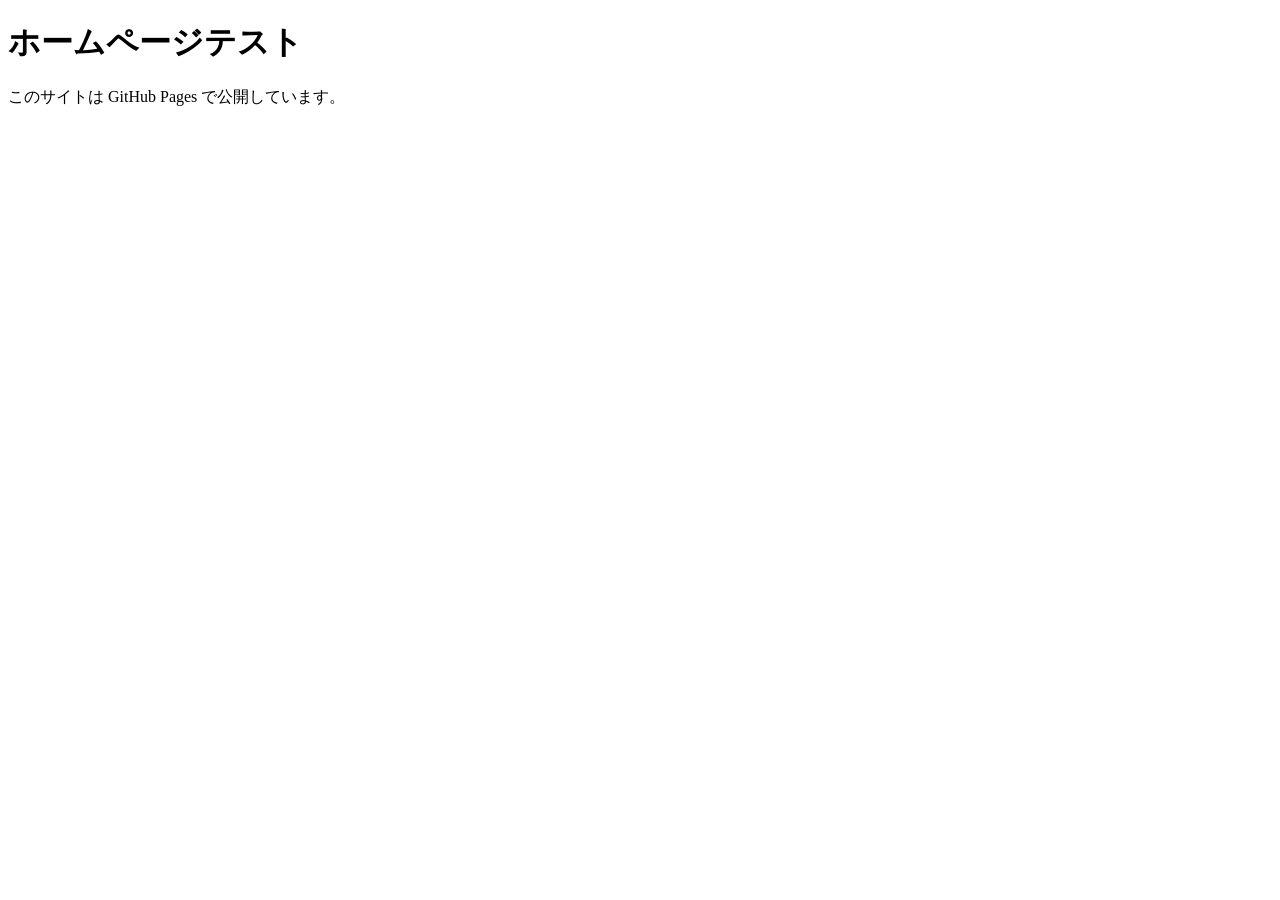
==== index.html @ ce7852a1 "Update index.html" ====
<!DOCTYPE html>
<html lang="ja">
<head>
  <meta charset="UTF-8">
  <meta name="viewport" content="width=device-width, initial-scale=1.0">
  <title>ホームページテスト</title>
</head>
<body>
  <h1>ホームページテスト</h1>
  <p>このサイトは GitHub Pages で公開しています。</p>
</body>
</html>
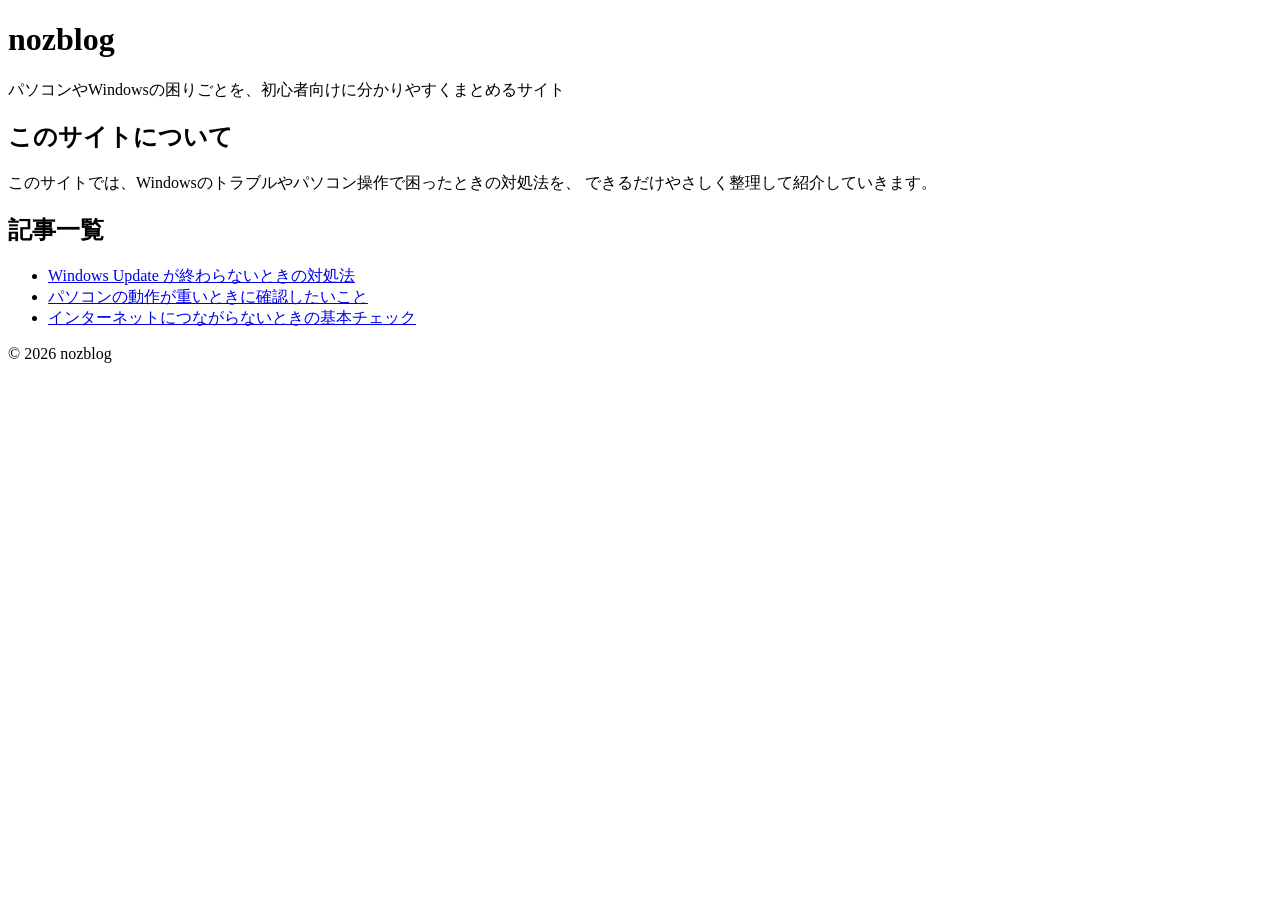
==== commit 52451bf0: "Update index.html" ====
--- a/index.html
+++ b/index.html
@@ -3,10 +3,36 @@
 <head>
   <meta charset="UTF-8">
   <meta name="viewport" content="width=device-width, initial-scale=1.0">
-  <title>ホームページテスト</title>
+  <title>nozblog</title>
+  <link rel="stylesheet" href="style.css">
 </head>
 <body>
-  <h1>ホームページテスト</h1>
-  <p>このサイトは GitHub Pages で公開しています。</p>
+  <header>
+    <h1>nozblog</h1>
+    <p class="subtitle">パソコンやWindowsの困りごとを、初心者向けに分かりやすくまとめるサイト</p>
+  </header>
+
+  <main>
+    <section class="intro">
+      <h2>このサイトについて</h2>
+      <p>
+        このサイトでは、Windowsのトラブルやパソコン操作で困ったときの対処法を、
+        できるだけやさしく整理して紹介していきます。
+      </p>
+    </section>
+
+    <section class="articles">
+      <h2>記事一覧</h2>
+      <ul>
+        <li><a href="#">Windows Update が終わらないときの対処法</a></li>
+        <li><a href="#">パソコンの動作が重いときに確認したいこと</a></li>
+        <li><a href="#">インターネットにつながらないときの基本チェック</a></li>
+      </ul>
+    </section>
+  </main>
+
+  <footer>
+    <p>© 2026 nozblog</p>
+  </footer>
 </body>
 </html>
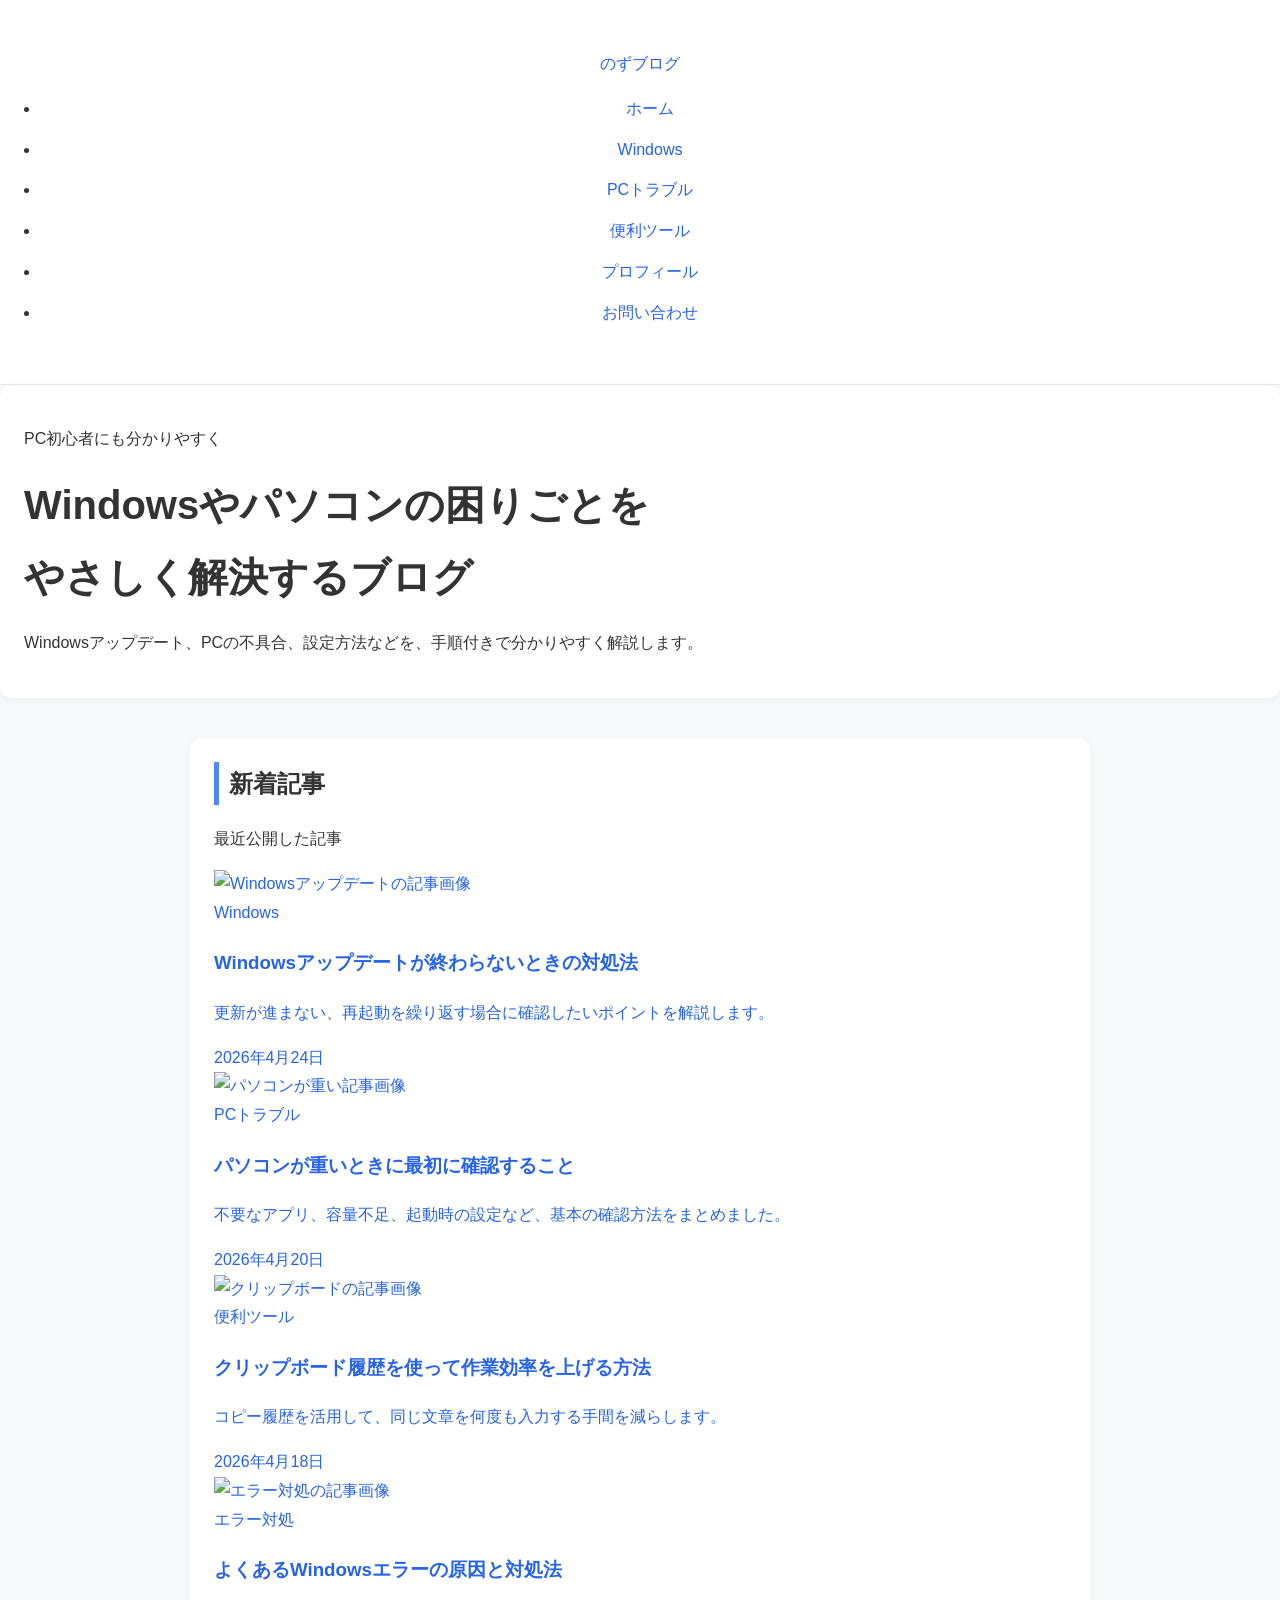
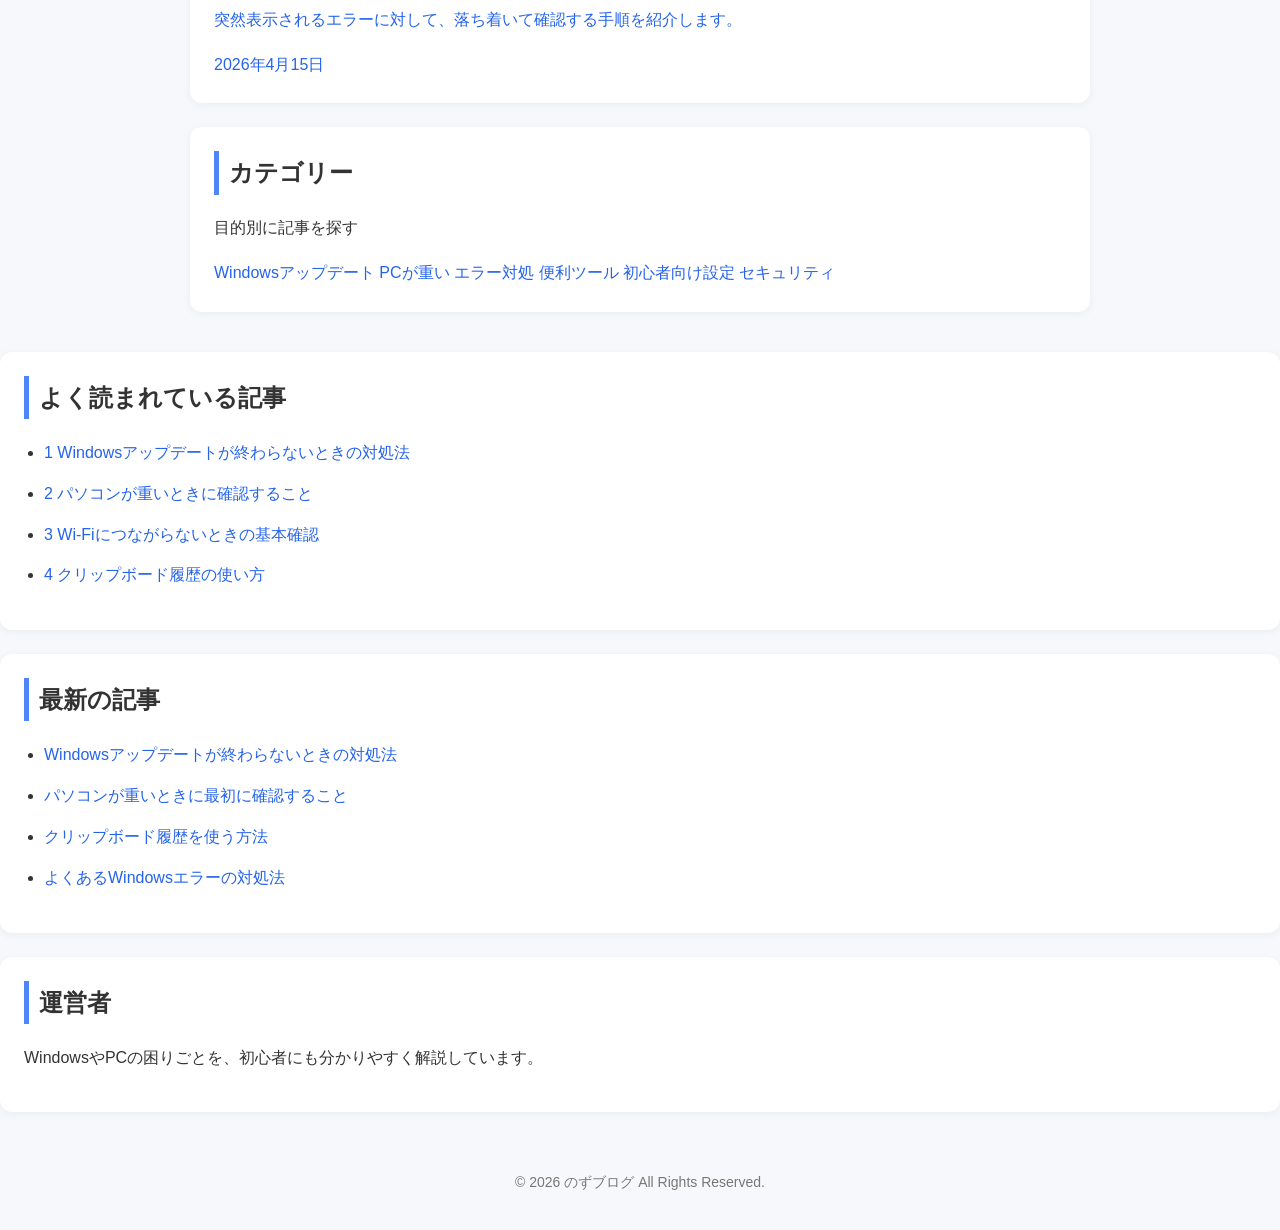
==== commit fcac02fa: "Update index.html" ====
--- a/index.html
+++ b/index.html
@@ -3,36 +3,188 @@
 <head>
   <meta charset="UTF-8">
   <meta name="viewport" content="width=device-width, initial-scale=1.0">
-  <title>nozblog</title>
+
+  <title>のずブログ | Windows・PCトラブル解決ブログ</title>
+  <meta name="description" content="Windowsアップデートが終わらない、PCが重い、エラーが出るなど、初心者にも分かりやすく解決方法を紹介するブログです。">
+
   <link rel="stylesheet" href="style.css">
 </head>
 <body>
-  <header>
-    <h1>nozblog</h1>
-    <p class="subtitle">パソコンやWindowsの困りごとを、初心者向けに分かりやすくまとめるサイト</p>
+
+  <!-- ヘッダー -->
+  <header class="site-header">
+    <div class="header-inner">
+      <div class="site-logo">
+        <a href="index.html">のずブログ</a>
+      </div>
+
+      <nav class="global-nav">
+        <ul>
+          <li><a href="#">ホーム</a></li>
+          <li><a href="#">Windows</a></li>
+          <li><a href="#">PCトラブル</a></li>
+          <li><a href="#">便利ツール</a></li>
+          <li><a href="#">プロフィール</a></li>
+          <li><a href="#">お問い合わせ</a></li>
+        </ul>
+      </nav>
+    </div>
   </header>
 
-  <main>
-    <section class="intro">
-      <h2>このサイトについて</h2>
-      <p>
-        このサイトでは、Windowsのトラブルやパソコン操作で困ったときの対処法を、
-        できるだけやさしく整理して紹介していきます。
+  <!-- メインビジュアル -->
+  <section class="hero">
+    <div class="hero-inner">
+      <p class="hero-label">PC初心者にも分かりやすく</p>
+      <h1>Windowsやパソコンの困りごとを<br>やさしく解決するブログ</h1>
+      <p class="hero-text">
+        Windowsアップデート、PCの不具合、設定方法などを、手順付きで分かりやすく解説します。
       </p>
-    </section>
+    </div>
+  </section>
 
-    <section class="articles">
-      <h2>記事一覧</h2>
-      <ul>
-        <li><a href="#">Windows Update が終わらないときの対処法</a></li>
-        <li><a href="#">パソコンの動作が重いときに確認したいこと</a></li>
-        <li><a href="#">インターネットにつながらないときの基本チェック</a></li>
-      </ul>
-    </section>
-  </main>
+  <!-- 全体レイアウト -->
+  <div class="container">
 
-  <footer>
-    <p>© 2026 nozblog</p>
+    <!-- メインコンテンツ -->
+    <main class="main-content">
+
+      <section class="section-block">
+        <div class="section-title-area">
+          <h2>新着記事</h2>
+          <p>最近公開した記事</p>
+        </div>
+
+        <div class="article-grid">
+
+          <article class="article-card">
+            <a href="#">
+              <img src="https://placehold.jp/600x340.png?text=Windows+Update" alt="Windowsアップデートの記事画像">
+              <div class="article-body">
+                <span class="category">Windows</span>
+                <h3>Windowsアップデートが終わらないときの対処法</h3>
+                <p>更新が進まない、再起動を繰り返す場合に確認したいポイントを解説します。</p>
+                <time datetime="2026-04-24">2026年4月24日</time>
+              </div>
+            </a>
+          </article>
+
+          <article class="article-card">
+            <a href="#">
+              <img src="https://placehold.jp/600x340.png?text=PC+Slow" alt="パソコンが重い記事画像">
+              <div class="article-body">
+                <span class="category">PCトラブル</span>
+                <h3>パソコンが重いときに最初に確認すること</h3>
+                <p>不要なアプリ、容量不足、起動時の設定など、基本の確認方法をまとめました。</p>
+                <time datetime="2026-04-20">2026年4月20日</time>
+              </div>
+            </a>
+          </article>
+
+          <article class="article-card">
+            <a href="#">
+              <img src="https://placehold.jp/600x340.png?text=Clipboard" alt="クリップボードの記事画像">
+              <div class="article-body">
+                <span class="category">便利ツール</span>
+                <h3>クリップボード履歴を使って作業効率を上げる方法</h3>
+                <p>コピー履歴を活用して、同じ文章を何度も入力する手間を減らします。</p>
+                <time datetime="2026-04-18">2026年4月18日</time>
+              </div>
+            </a>
+          </article>
+
+          <article class="article-card">
+            <a href="#">
+              <img src="https://placehold.jp/600x340.png?text=Error" alt="エラー対処の記事画像">
+              <div class="article-body">
+                <span class="category">エラー対処</span>
+                <h3>よくあるWindowsエラーの原因と対処法</h3>
+                <p>突然表示されるエラーに対して、落ち着いて確認する手順を紹介します。</p>
+                <time datetime="2026-04-15">2026年4月15日</time>
+              </div>
+            </a>
+          </article>
+
+        </div>
+      </section>
+
+      <section class="section-block">
+        <div class="section-title-area">
+          <h2>カテゴリー</h2>
+          <p>目的別に記事を探す</p>
+        </div>
+
+        <div class="category-list">
+          <a href="#">Windowsアップデート</a>
+          <a href="#">PCが重い</a>
+          <a href="#">エラー対処</a>
+          <a href="#">便利ツール</a>
+          <a href="#">初心者向け設定</a>
+          <a href="#">セキュリティ</a>
+        </div>
+      </section>
+
+    </main>
+
+    <!-- サイドバー -->
+    <aside class="sidebar">
+
+      <section class="sidebar-box">
+        <h2>よく読まれている記事</h2>
+        <ul class="side-article-list">
+          <li>
+            <a href="#">
+              <span class="rank">1</span>
+              Windowsアップデートが終わらないときの対処法
+            </a>
+          </li>
+          <li>
+            <a href="#">
+              <span class="rank">2</span>
+              パソコンが重いときに確認すること
+            </a>
+          </li>
+          <li>
+            <a href="#">
+              <span class="rank">3</span>
+              Wi-Fiにつながらないときの基本確認
+            </a>
+          </li>
+          <li>
+            <a href="#">
+              <span class="rank">4</span>
+              クリップボード履歴の使い方
+            </a>
+          </li>
+        </ul>
+      </section>
+
+      <section class="sidebar-box">
+        <h2>最新の記事</h2>
+        <ul class="latest-list">
+          <li><a href="#">Windowsアップデートが終わらないときの対処法</a></li>
+          <li><a href="#">パソコンが重いときに最初に確認すること</a></li>
+          <li><a href="#">クリップボード履歴を使う方法</a></li>
+          <li><a href="#">よくあるWindowsエラーの対処法</a></li>
+        </ul>
+      </section>
+
+      <section class="sidebar-box profile-box">
+        <h2>運営者</h2>
+        <p>
+          WindowsやPCの困りごとを、初心者にも分かりやすく解説しています。
+        </p>
+      </section>
+
+    </aside>
+
+  </div>
+
+  <!-- フッター -->
+  <footer class="site-footer">
+    <div class="footer-inner">
+      <p>&copy; 2026 のずブログ All Rights Reserved.</p>
+    </div>
   </footer>
+
 </body>
 </html>
--- a/style.css
+++ b/style.css
@@ -0,0 +1,70 @@
+body {
+  margin: 0;
+  font-family: "Yu Gothic", "Hiragino Sans", sans-serif;
+  background-color: #f7f8fb;
+  color: #333;
+  line-height: 1.8;
+}
+
+header {
+  background-color: #ffffff;
+  text-align: center;
+  padding: 50px 20px 40px;
+  border-bottom: 1px solid #e5e7eb;
+}
+
+h1 {
+  margin: 0;
+  font-size: 40px;
+}
+
+.subtitle {
+  margin-top: 12px;
+  color: #666;
+  font-size: 16px;
+}
+
+main {
+  max-width: 900px;
+  margin: 40px auto;
+  padding: 0 20px;
+}
+
+section {
+  background-color: #ffffff;
+  margin-bottom: 24px;
+  padding: 24px;
+  border-radius: 12px;
+  box-shadow: 0 2px 8px rgba(0, 0, 0, 0.05);
+}
+
+h2 {
+  margin-top: 0;
+  font-size: 24px;
+  border-left: 5px solid #4f86f7;
+  padding-left: 10px;
+}
+
+ul {
+  padding-left: 20px;
+}
+
+li {
+  margin-bottom: 12px;
+}
+
+a {
+  color: #2563eb;
+  text-decoration: none;
+}
+
+a:hover {
+  text-decoration: underline;
+}
+
+footer {
+  text-align: center;
+  color: #777;
+  font-size: 14px;
+  padding: 20px;
+}
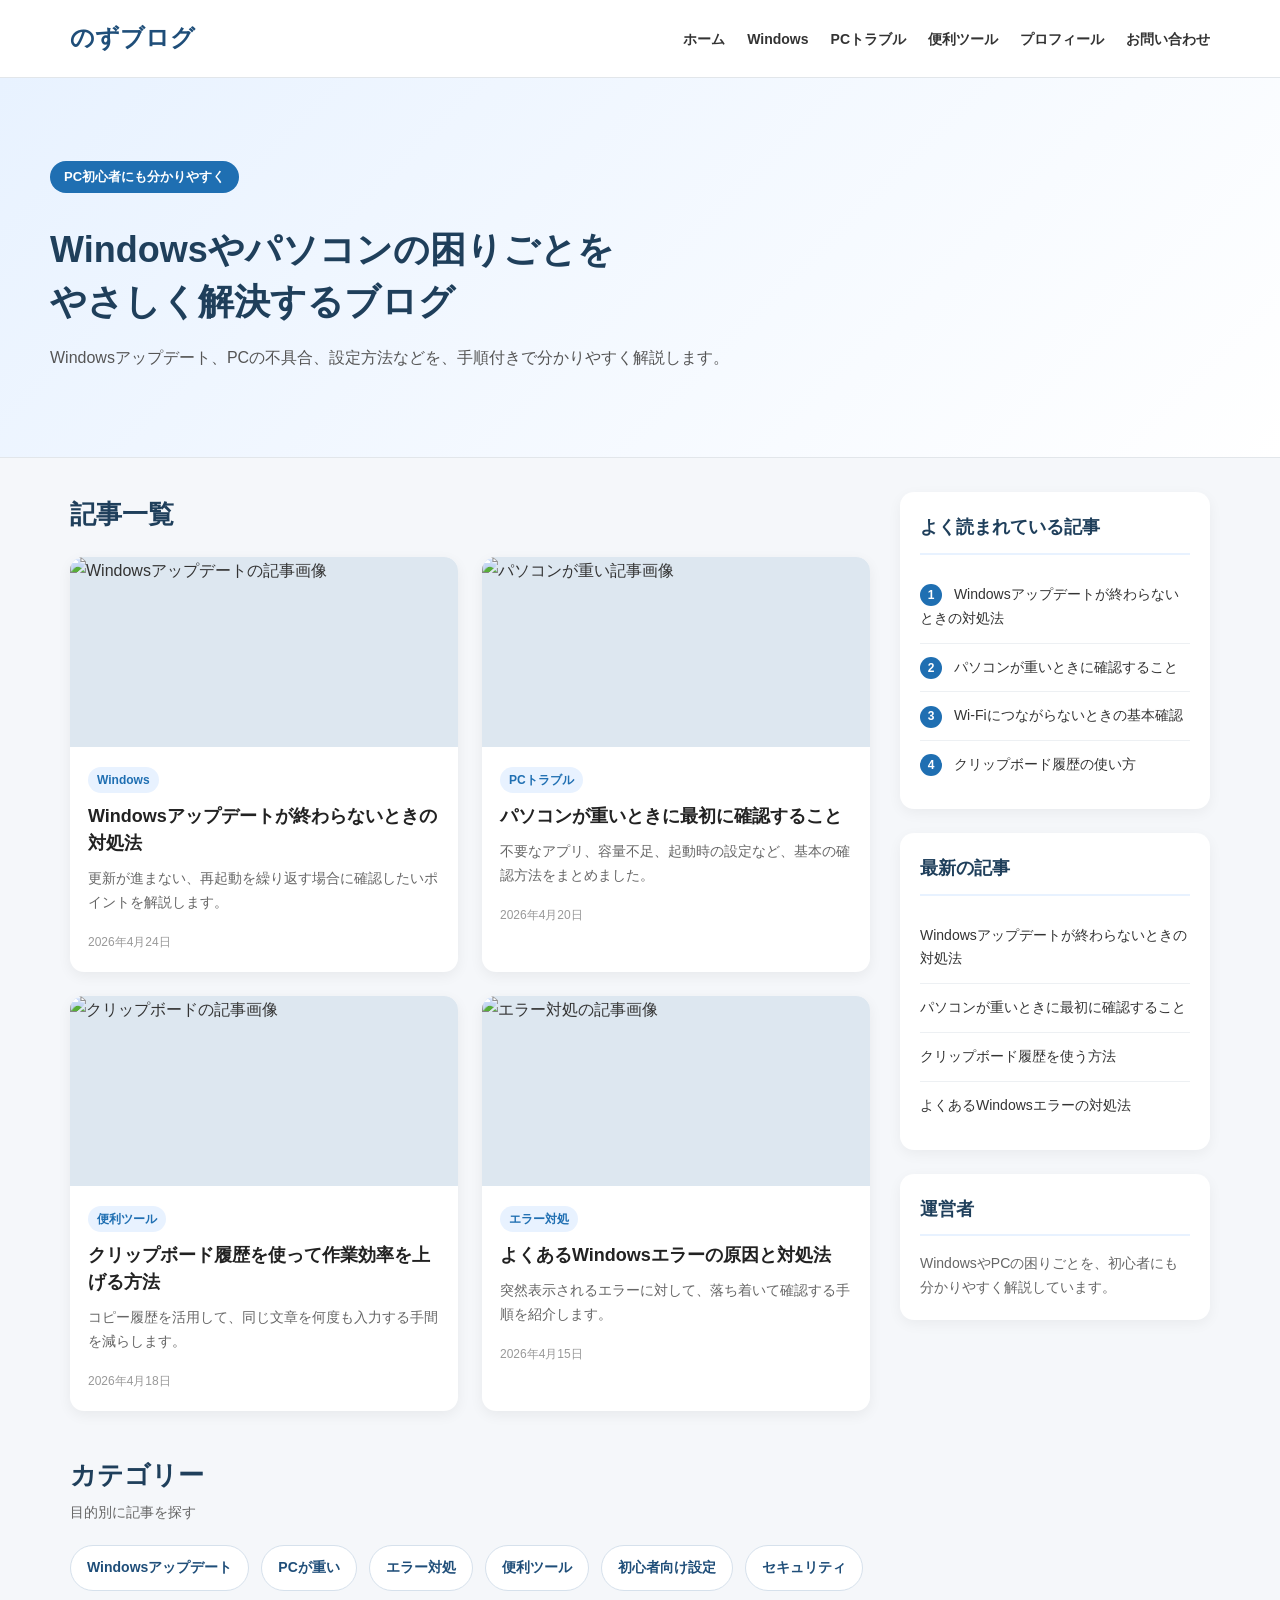
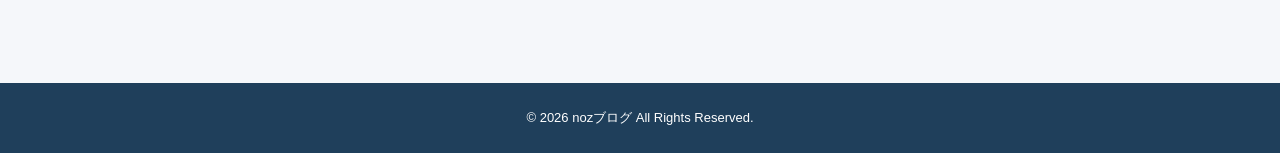
==== commit 5c8f7d94: "Update index.html" ====
--- a/index.html
+++ b/index.html
@@ -4,8 +4,8 @@
   <meta charset="UTF-8">
   <meta name="viewport" content="width=device-width, initial-scale=1.0">
 
-  <title>のずブログ | Windows・PCトラブル解決ブログ</title>
-  <meta name="description" content="Windowsアップデートが終わらない、PCが重い、エラーが出るなど、初心者にも分かりやすく解決方法を紹介するブログです。">
+  <title>nozブログ | Windows・PCトラブル解決ブログ</title>
+  <meta name="description" content="ITの困りごとを、初心者にも分かりやすく解決するブログです。">
 
   <link rel="stylesheet" href="style.css">
 </head>
@@ -50,8 +50,7 @@
 
       <section class="section-block">
         <div class="section-title-area">
-          <h2>新着記事</h2>
-          <p>最近公開した記事</p>
+          <h2>記事一覧</h2>
         </div>
 
         <div class="article-grid">
@@ -182,7 +181,7 @@
   <!-- フッター -->
   <footer class="site-footer">
     <div class="footer-inner">
-      <p>&copy; 2026 のずブログ All Rights Reserved.</p>
+      <p>&copy; 2026 nozブログ All Rights Reserved.</p>
     </div>
   </footer>
 
--- a/style.css
+++ b/style.css
@@ -1,70 +1,376 @@
+/* ==============================
+   基本設定
+============================== */
+
+* {
+  box-sizing: border-box;
+}
+
 body {
   margin: 0;
-  font-family: "Yu Gothic", "Hiragino Sans", sans-serif;
-  background-color: #f7f8fb;
+  font-family: "Hiragino Kaku Gothic ProN", "Yu Gothic", "Meiryo", sans-serif;
   color: #333;
-  line-height: 1.8;
-}
-
-header {
+  background-color: #f5f7fa;
+  line-height: 1.7;
+}
+
+a {
+  color: inherit;
+  text-decoration: none;
+}
+
+img {
+  max-width: 100%;
+  display: block;
+}
+
+/* ==============================
+   ヘッダー
+============================== */
+
+.site-header {
   background-color: #ffffff;
+  border-bottom: 1px solid #e2e6ea;
+  position: sticky;
+  top: 0;
+  z-index: 100;
+}
+
+.header-inner {
+  max-width: 1180px;
+  margin: 0 auto;
+  padding: 18px 20px;
+  display: flex;
+  align-items: center;
+  justify-content: space-between;
+}
+
+.site-logo a {
+  font-size: 24px;
+  font-weight: bold;
+  color: #1f4e79;
+}
+
+.global-nav ul {
+  list-style: none;
+  padding: 0;
+  margin: 0;
+  display: flex;
+  gap: 22px;
+}
+
+.global-nav a {
+  font-size: 14px;
+  font-weight: bold;
+  color: #333;
+}
+
+.global-nav a:hover {
+  color: #1f6fb2;
+}
+
+/* ==============================
+   メインビジュアル
+============================== */
+
+.hero {
+  background: linear-gradient(135deg, #e8f2ff, #ffffff);
+  padding: 70px 20px;
+  border-bottom: 1px solid #e2e6ea;
+}
+
+.hero-inner {
+  max-width: 1180px;
+  margin: 0 auto;
+}
+
+.hero-label {
+  display: inline-block;
+  background-color: #1f6fb2;
+  color: #ffffff;
+  padding: 5px 14px;
+  border-radius: 999px;
+  font-size: 13px;
+  font-weight: bold;
+}
+
+.hero h1 {
+  margin: 18px 0 16px;
+  font-size: 36px;
+  line-height: 1.45;
+  color: #1f3f5b;
+}
+
+.hero-text {
+  max-width: 680px;
+  font-size: 16px;
+  color: #555;
+}
+
+/* ==============================
+   レイアウト
+============================== */
+
+.container {
+  max-width: 1180px;
+  margin: 34px auto;
+  padding: 0 20px;
+  display: grid;
+  grid-template-columns: 1fr 310px;
+  gap: 30px;
+}
+
+.main-content {
+  min-width: 0;
+}
+
+.section-block {
+  margin-bottom: 42px;
+}
+
+.section-title-area {
+  margin-bottom: 20px;
+}
+
+.section-title-area h2 {
+  margin: 0;
+  font-size: 26px;
+  color: #1f3f5b;
+}
+
+.section-title-area p {
+  margin: 4px 0 0;
+  color: #666;
+  font-size: 14px;
+}
+
+/* ==============================
+   記事カード
+============================== */
+
+.article-grid {
+  display: grid;
+  grid-template-columns: repeat(2, 1fr);
+  gap: 24px;
+}
+
+.article-card {
+  background-color: #ffffff;
+  border-radius: 14px;
+  overflow: hidden;
+  box-shadow: 0 4px 14px rgba(0, 0, 0, 0.06);
+  transition: transform 0.2s ease, box-shadow 0.2s ease;
+}
+
+.article-card:hover {
+  transform: translateY(-4px);
+  box-shadow: 0 8px 22px rgba(0, 0, 0, 0.1);
+}
+
+.article-card img {
+  width: 100%;
+  height: 190px;
+  object-fit: cover;
+  background-color: #dde7f0;
+}
+
+.article-body {
+  padding: 18px;
+}
+
+.category {
+  display: inline-block;
+  background-color: #e8f2ff;
+  color: #1f6fb2;
+  font-size: 12px;
+  font-weight: bold;
+  padding: 3px 9px;
+  border-radius: 999px;
+  margin-bottom: 10px;
+}
+
+.article-body h3 {
+  margin: 0 0 10px;
+  font-size: 18px;
+  line-height: 1.5;
+  color: #222;
+}
+
+.article-body p {
+  margin: 0 0 12px;
+  font-size: 14px;
+  color: #666;
+}
+
+.article-body time {
+  font-size: 12px;
+  color: #999;
+}
+
+/* ==============================
+   カテゴリー
+============================== */
+
+.category-list {
+  display: flex;
+  flex-wrap: wrap;
+  gap: 12px;
+}
+
+.category-list a {
+  display: inline-block;
+  background-color: #ffffff;
+  border: 1px solid #d6e1ec;
+  color: #1f4e79;
+  padding: 10px 16px;
+  border-radius: 999px;
+  font-size: 14px;
+  font-weight: bold;
+}
+
+.category-list a:hover {
+  background-color: #1f6fb2;
+  color: #ffffff;
+}
+
+/* ==============================
+   サイドバー
+============================== */
+
+.sidebar {
+  min-width: 0;
+}
+
+.sidebar-box {
+  background-color: #ffffff;
+  border-radius: 14px;
+  padding: 20px;
+  margin-bottom: 24px;
+  box-shadow: 0 4px 14px rgba(0, 0, 0, 0.05);
+}
+
+.sidebar-box h2 {
+  margin: 0 0 16px;
+  padding-bottom: 10px;
+  border-bottom: 2px solid #e8f2ff;
+  font-size: 18px;
+  color: #1f3f5b;
+}
+
+.side-article-list,
+.latest-list {
+  list-style: none;
+  padding: 0;
+  margin: 0;
+}
+
+.side-article-list li,
+.latest-list li {
+  border-bottom: 1px solid #edf0f3;
+}
+
+.side-article-list li:last-child,
+.latest-list li:last-child {
+  border-bottom: none;
+}
+
+.side-article-list a,
+.latest-list a {
+  display: block;
+  padding: 12px 0;
+  font-size: 14px;
+}
+
+.side-article-list a:hover,
+.latest-list a:hover {
+  color: #1f6fb2;
+}
+
+.rank {
+  display: inline-flex;
+  align-items: center;
+  justify-content: center;
+  width: 22px;
+  height: 22px;
+  margin-right: 8px;
+  background-color: #1f6fb2;
+  color: #ffffff;
+  border-radius: 50%;
+  font-size: 12px;
+  font-weight: bold;
+}
+
+.profile-box p {
+  margin: 0;
+  font-size: 14px;
+  color: #666;
+}
+
+/* ==============================
+   フッター
+============================== */
+
+.site-footer {
+  background-color: #1f3f5b;
+  color: #ffffff;
+  margin-top: 50px;
+}
+
+.footer-inner {
+  max-width: 1180px;
+  margin: 0 auto;
+  padding: 24px 20px;
   text-align: center;
-  padding: 50px 20px 40px;
-  border-bottom: 1px solid #e5e7eb;
-}
-
-h1 {
-  margin: 0;
-  font-size: 40px;
-}
-
-.subtitle {
-  margin-top: 12px;
-  color: #666;
-  font-size: 16px;
-}
-
-main {
-  max-width: 900px;
-  margin: 40px auto;
-  padding: 0 20px;
-}
-
-section {
-  background-color: #ffffff;
-  margin-bottom: 24px;
-  padding: 24px;
-  border-radius: 12px;
-  box-shadow: 0 2px 8px rgba(0, 0, 0, 0.05);
-}
-
-h2 {
-  margin-top: 0;
-  font-size: 24px;
-  border-left: 5px solid #4f86f7;
-  padding-left: 10px;
-}
-
-ul {
-  padding-left: 20px;
-}
-
-li {
-  margin-bottom: 12px;
-}
-
-a {
-  color: #2563eb;
-  text-decoration: none;
-}
-
-a:hover {
-  text-decoration: underline;
-}
-
-footer {
-  text-align: center;
-  color: #777;
-  font-size: 14px;
-  padding: 20px;
-}
+}
+
+.footer-inner p {
+  margin: 0;
+  font-size: 13px;
+}
+
+/* ==============================
+   スマホ対応
+============================== */
+
+@media (max-width: 900px) {
+  .header-inner {
+    flex-direction: column;
+    align-items: flex-start;
+    gap: 14px;
+  }
+
+  .global-nav ul {
+    flex-wrap: wrap;
+    gap: 12px 18px;
+  }
+
+  .container {
+    grid-template-columns: 1fr;
+  }
+
+  .sidebar {
+    order: 2;
+  }
+}
+
+@media (max-width: 600px) {
+  .hero {
+    padding: 46px 20px;
+  }
+
+  .hero h1 {
+    font-size: 26px;
+  }
+
+  .article-grid {
+    grid-template-columns: 1fr;
+  }
+
+  .article-card img {
+    height: 170px;
+  }
+
+  .section-title-area h2 {
+    font-size: 22px;
+  }
+}
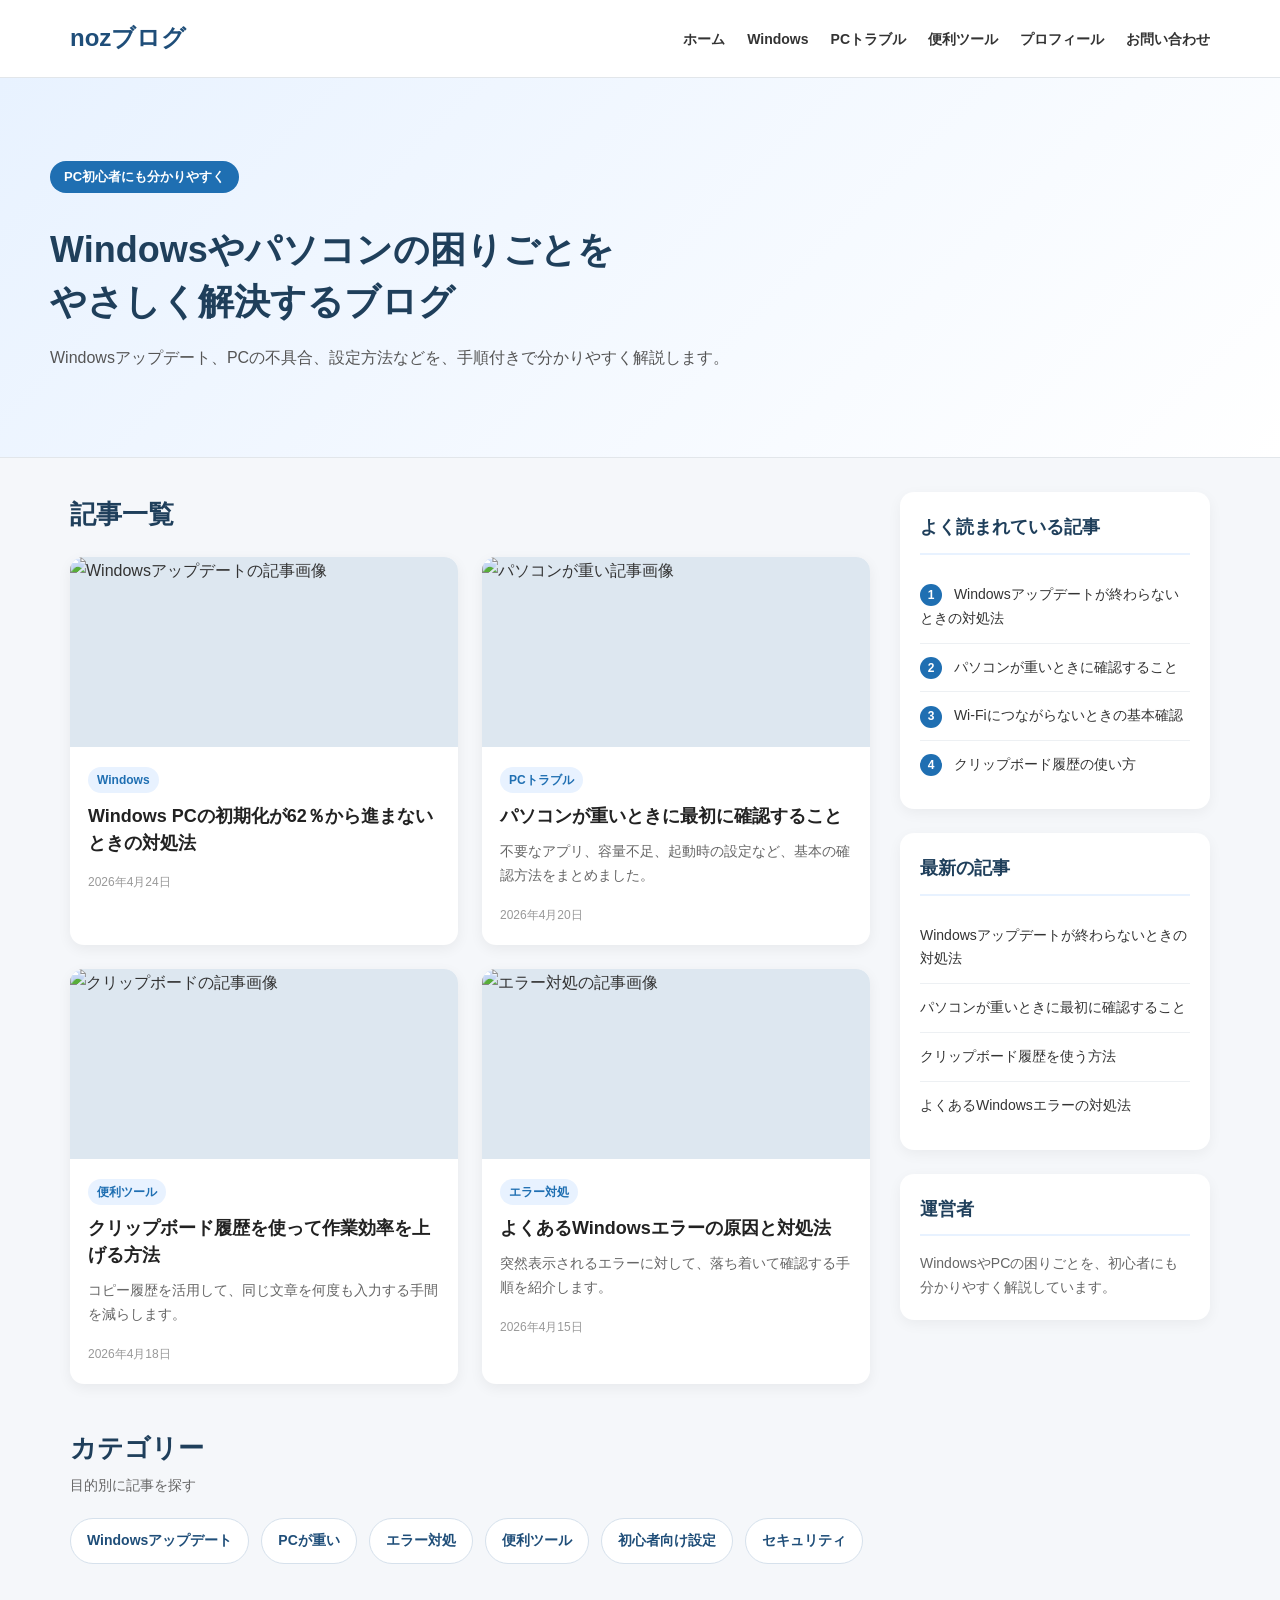
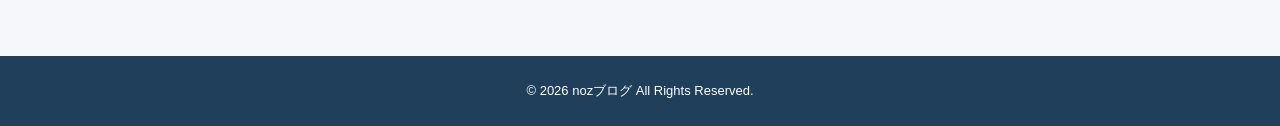
==== commit 97b1ffe6: "Update index.html" ====
--- a/index.html
+++ b/index.html
@@ -15,7 +15,7 @@
   <header class="site-header">
     <div class="header-inner">
       <div class="site-logo">
-        <a href="index.html">のずブログ</a>
+        <a href="index.html">nozブログ</a>
       </div>
 
       <nav class="global-nav">
@@ -56,12 +56,11 @@
         <div class="article-grid">
 
           <article class="article-card">
-            <a href="#">
+            <a href="https://nozblog.github.io/articles/hp_01.html">
               <img src="https://placehold.jp/600x340.png?text=Windows+Update" alt="Windowsアップデートの記事画像">
               <div class="article-body">
                 <span class="category">Windows</span>
-                <h3>Windowsアップデートが終わらないときの対処法</h3>
-                <p>更新が進まない、再起動を繰り返す場合に確認したいポイントを解説します。</p>
+                <h3>Windows PCの初期化が62％から進まないときの対処法</h3>
                 <time datetime="2026-04-24">2026年4月24日</time>
               </div>
             </a>
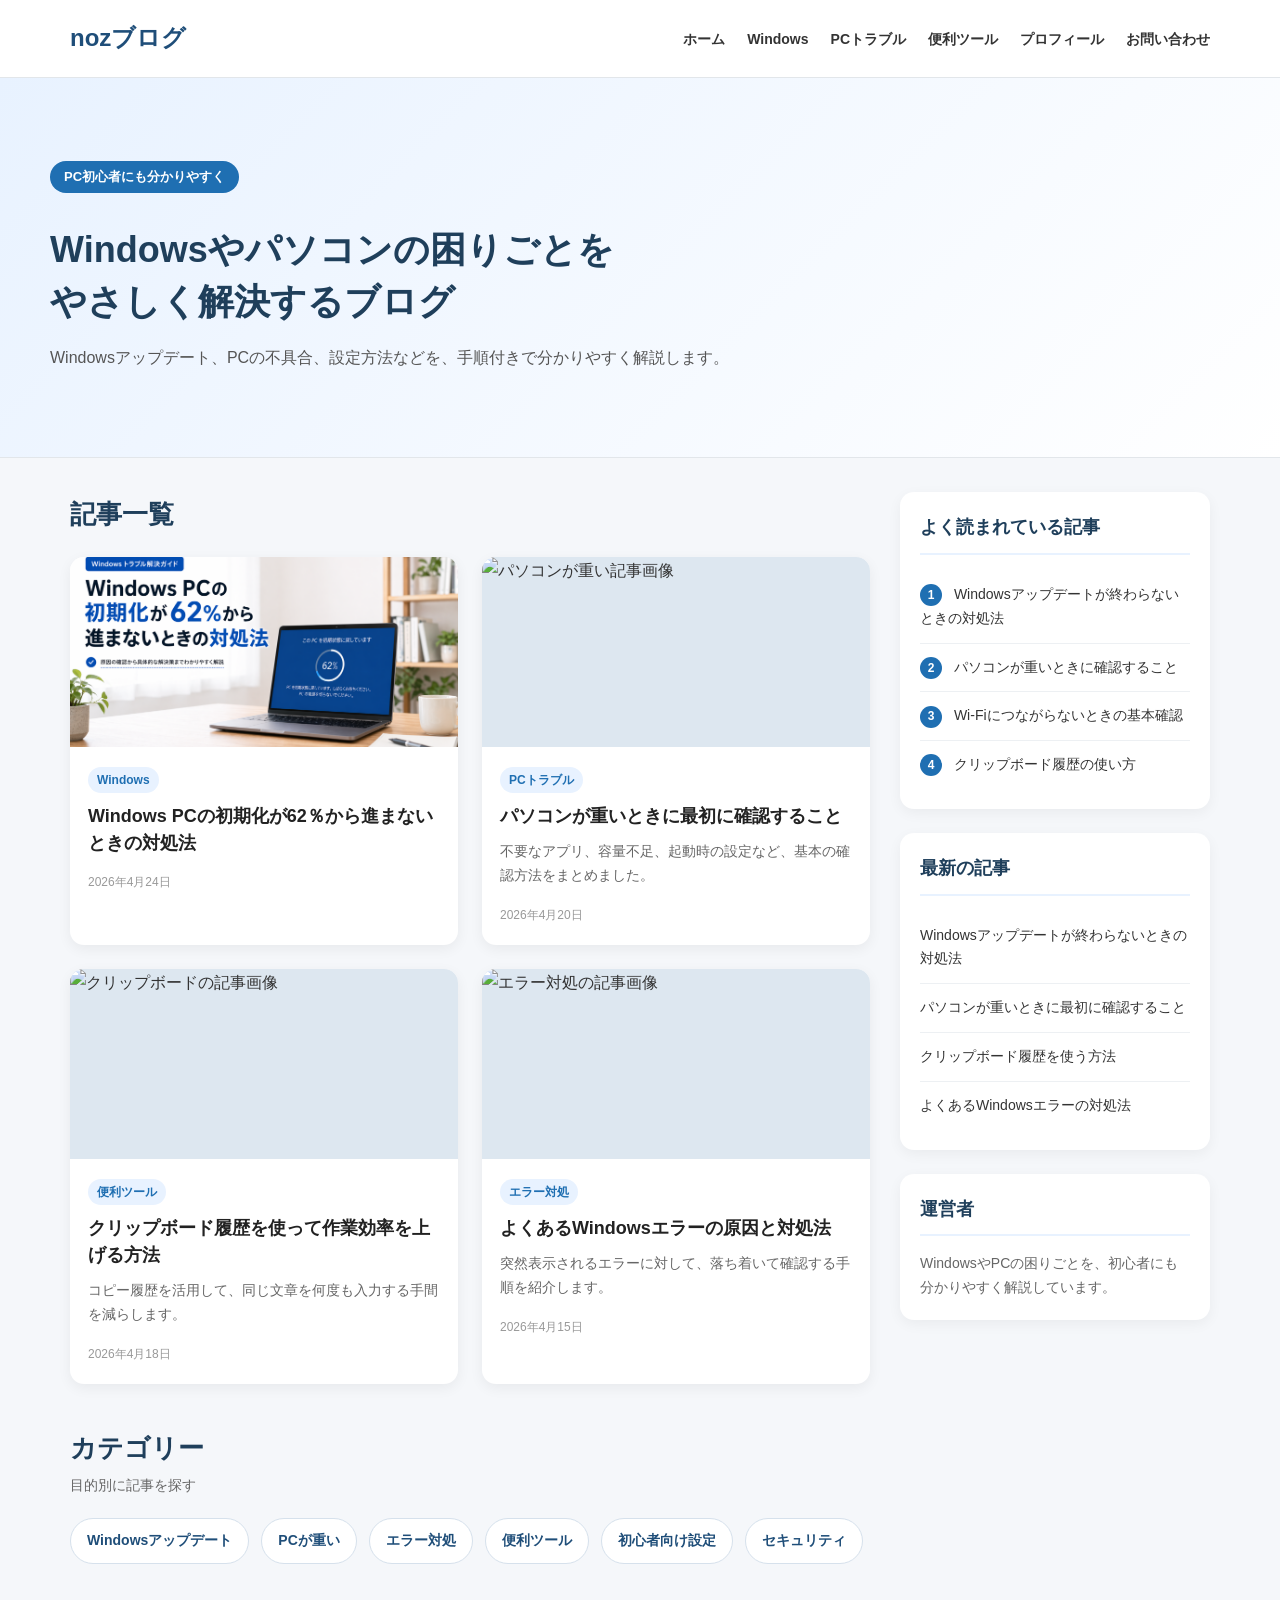
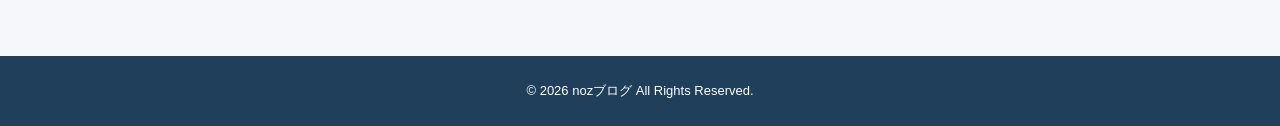
==== commit 5159a7c2: "Update index.html" ====
--- a/index.html
+++ b/index.html
@@ -57,7 +57,7 @@
 
           <article class="article-card">
             <a href="https://nozblog.github.io/articles/hp_01.html">
-              <img src="https://placehold.jp/600x340.png?text=Windows+Update" alt="Windowsアップデートの記事画像">
+              <img src="images/hp_01.png" alt="Windowsアップデートの記事画像">
               <div class="article-body">
                 <span class="category">Windows</span>
                 <h3>Windows PCの初期化が62％から進まないときの対処法</h3>
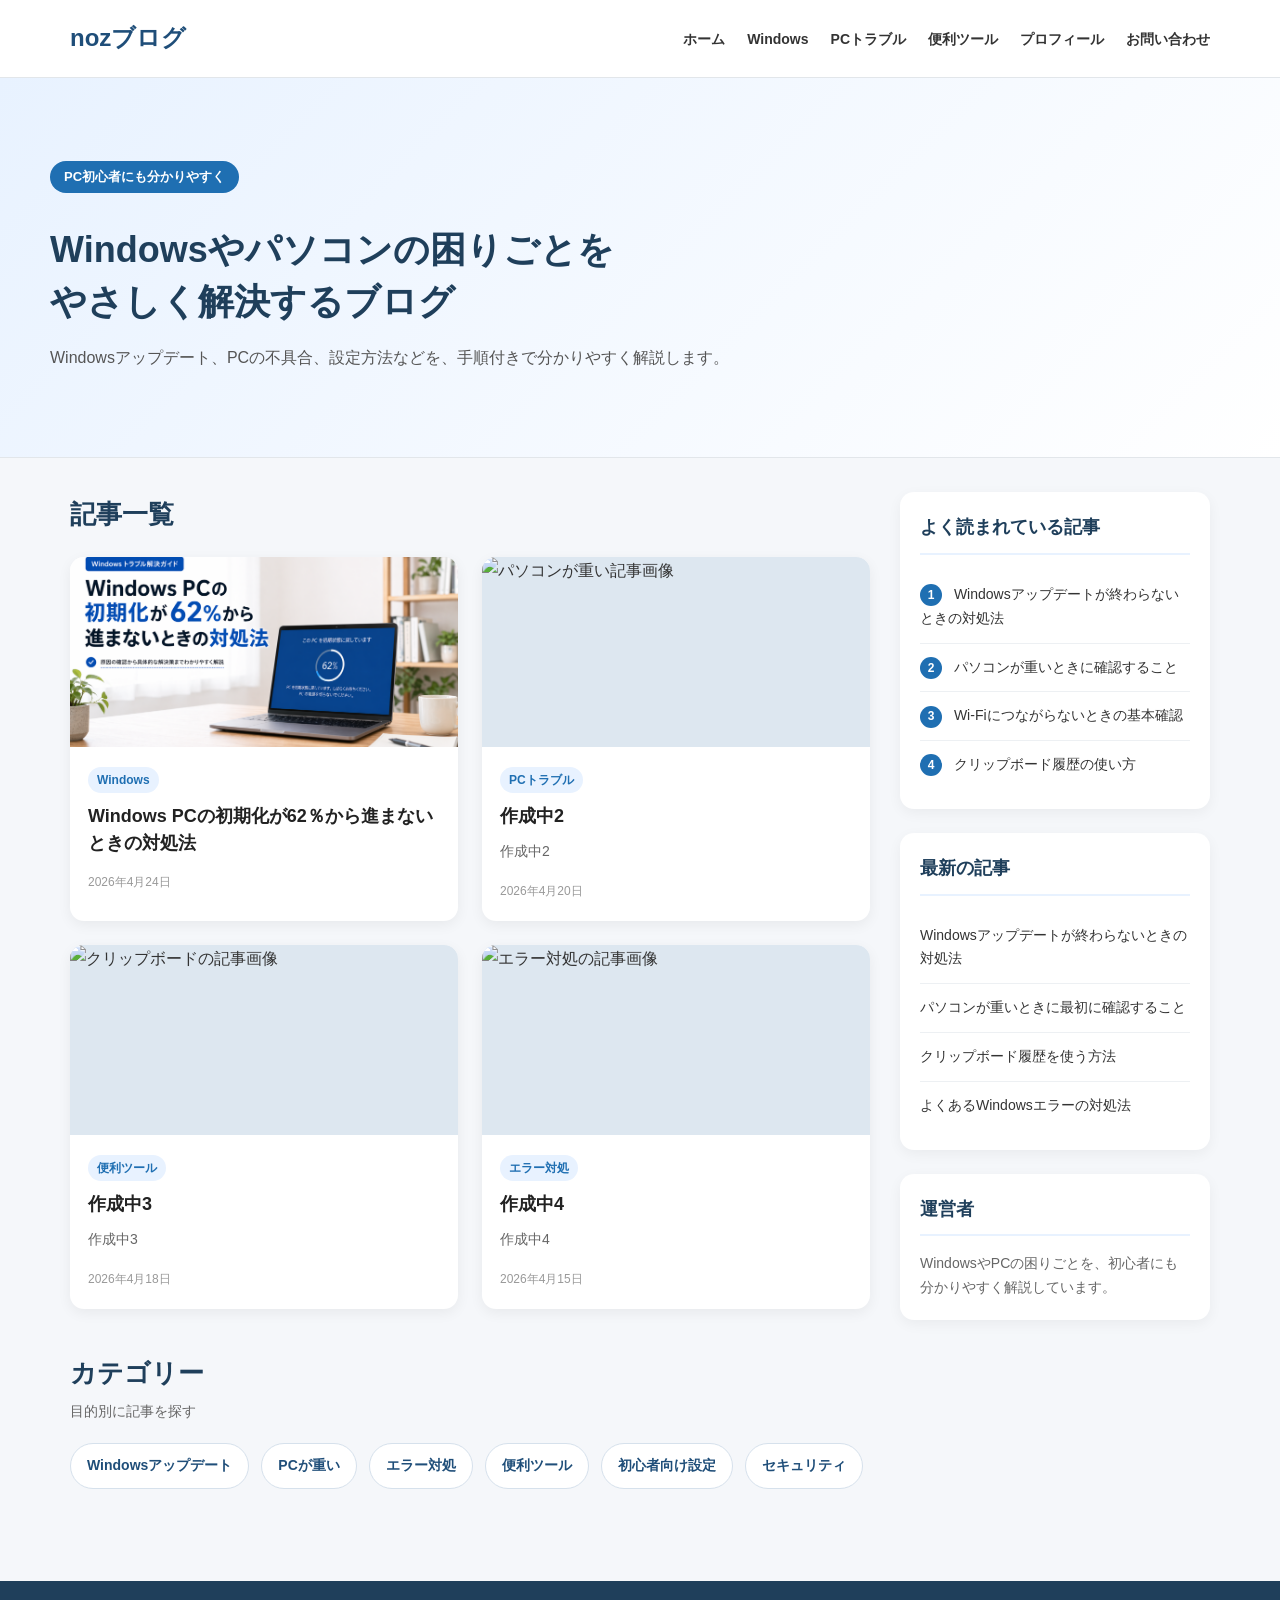
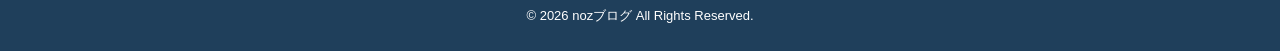
==== commit 9a3eb119: "Update index.html" ====
--- a/index.html
+++ b/index.html
@@ -71,8 +71,8 @@
               <img src="https://placehold.jp/600x340.png?text=PC+Slow" alt="パソコンが重い記事画像">
               <div class="article-body">
                 <span class="category">PCトラブル</span>
-                <h3>パソコンが重いときに最初に確認すること</h3>
-                <p>不要なアプリ、容量不足、起動時の設定など、基本の確認方法をまとめました。</p>
+                <h3>作成中2</h3>
+                <p>作成中2</p>
                 <time datetime="2026-04-20">2026年4月20日</time>
               </div>
             </a>
@@ -83,8 +83,8 @@
               <img src="https://placehold.jp/600x340.png?text=Clipboard" alt="クリップボードの記事画像">
               <div class="article-body">
                 <span class="category">便利ツール</span>
-                <h3>クリップボード履歴を使って作業効率を上げる方法</h3>
-                <p>コピー履歴を活用して、同じ文章を何度も入力する手間を減らします。</p>
+                <h3>作成中3</h3>
+                <p>作成中3</p>
                 <time datetime="2026-04-18">2026年4月18日</time>
               </div>
             </a>
@@ -95,8 +95,8 @@
               <img src="https://placehold.jp/600x340.png?text=Error" alt="エラー対処の記事画像">
               <div class="article-body">
                 <span class="category">エラー対処</span>
-                <h3>よくあるWindowsエラーの原因と対処法</h3>
-                <p>突然表示されるエラーに対して、落ち着いて確認する手順を紹介します。</p>
+                <h3>作成中4</h3>
+                <p>作成中4</p>
                 <time datetime="2026-04-15">2026年4月15日</time>
               </div>
             </a>
